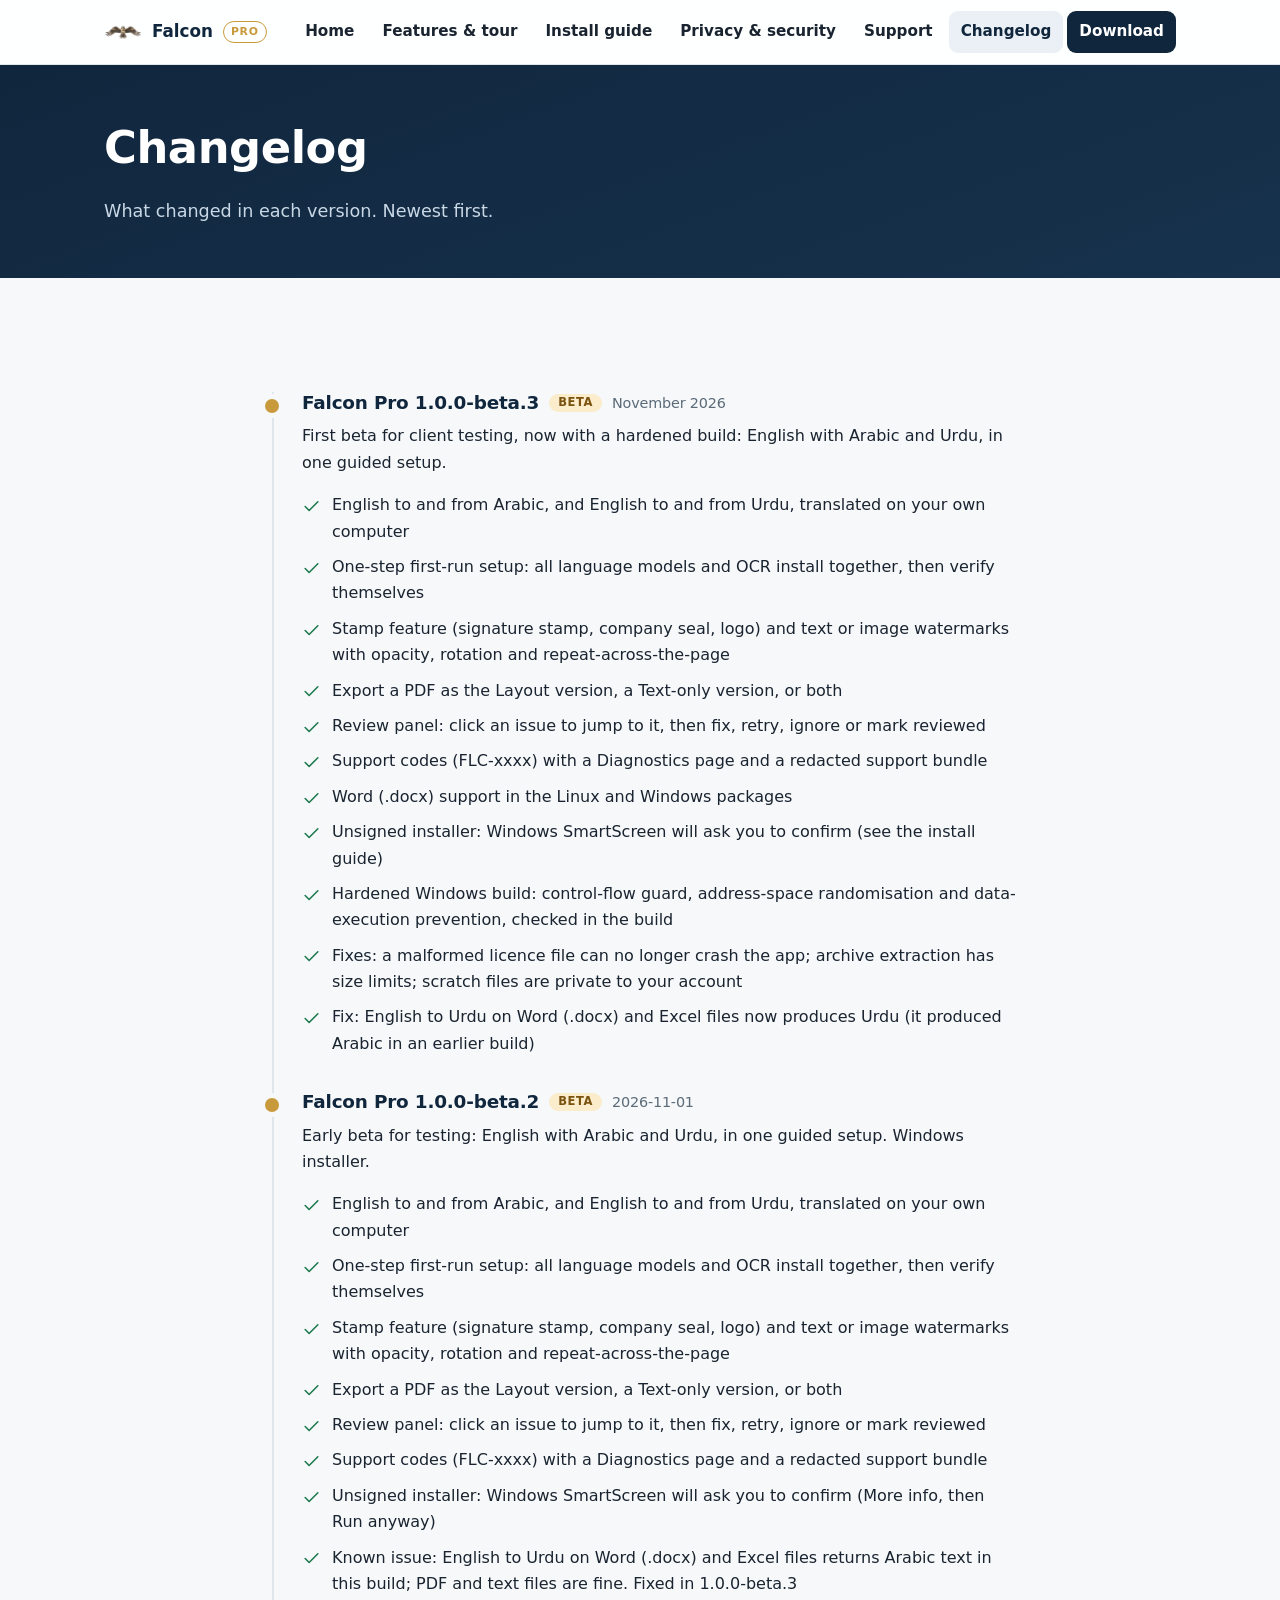
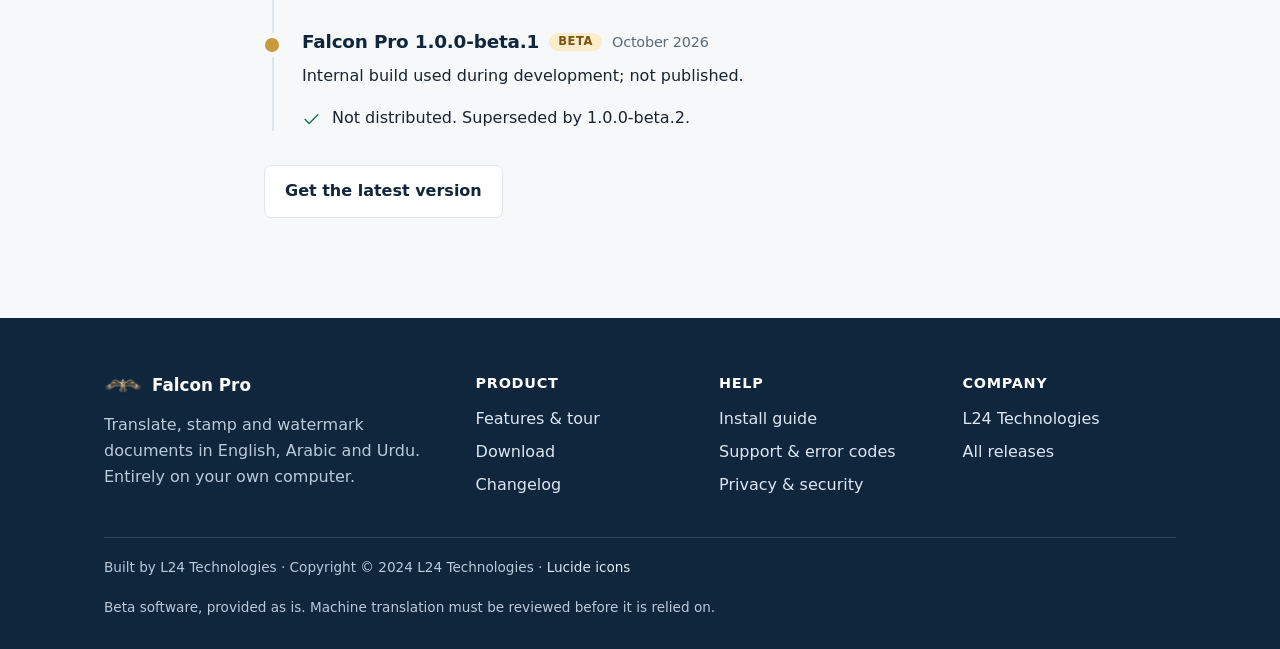
==== changelog.html @ 20621e96 "Falcon Pro website" ====
<!doctype html>
<html lang="en"><head><meta charset="utf-8"><meta name="viewport" content="width=device-width,initial-scale=1">
<title>Changelog | Falcon Pro</title><meta name="description" content="What changed in each Falcon Pro version."><meta name="theme-color" content="#10263d">
<link rel="icon" href="assets/img/favicon.png"><link rel="stylesheet" href="assets/css/site.css"></head>
<body><a class="skip" href="#main">Skip to content</a>
<header class="site-header"><div class="wrap"><a class="brand" href="index.html"><img src="assets/img/falcon-logo.png" alt="" width="38" height="25">Falcon <small>Pro</small></a>
<button class="menu-btn" type="button" aria-expanded="false" aria-label="Menu"><img class="icon" src="assets/icons/lucide/menu.svg" alt="" width="20" height="20" aria-hidden="true"><span>Menu</span></button>
<nav class="main" aria-label="Main"><a href="index.html">Home</a><a href="tour.html">Features &amp; tour</a><a href="install.html">Install guide</a><a href="privacy.html">Privacy & security</a><a href="support.html">Support</a><a href="changelog.html" aria-current="page">Changelog</a><a class="cta" href="download.html">Download</a></nav></div></header><main id="main">
<div class="page-head"><div class="wrap"><h1>Changelog</h1><p>What changed in each version. Newest first.</p></div></div>
<section><div class="wrap narrow"><div id="changelog"><p>Loading&hellip;</p></div><p><a class="btn line" href="download.html">Get the latest version</a></p></div></section></main><footer class="site-footer"><div class="wrap"><div class="foot-grid">
<div><a class="brand" href="index.html" style="color:#fff"><img src="assets/img/falcon-logo.png" alt="" width="38" height="25">Falcon Pro</a><p style="margin-top:12px;max-width:34ch">Translate, stamp and watermark documents in English, Arabic and Urdu. Entirely on your own computer.</p></div>
<div><h4>Product</h4><ul><li><a href="tour.html">Features &amp; tour</a></li><li><a href="download.html">Download</a></li><li><a href="changelog.html">Changelog</a></li></ul></div>
<div><h4>Help</h4><ul><li><a href="install.html">Install guide</a></li><li><a href="support.html">Support &amp; error codes</a></li><li><a href="privacy.html">Privacy &amp; security</a></li></ul></div>
<div><h4>Company</h4><ul><li><a href="https://l24tech.in" rel="noopener">L24 Technologies</a></li><li><a data-releases-url href="https://github.com/anushkrishnav/falcon-downloads/releases" rel="noopener">All releases</a></li></ul></div></div>
<div class="legal"><span>Built by L24 Technologies &middot; Copyright &copy; 2024 L24 Technologies &middot; <a href="assets/icons/lucide/LICENSE">Lucide icons</a></span><span>Beta software, provided as is. Machine translation must be reviewed before it is relied on.</span></div></div></footer>
<script src="assets/js/site.js" defer></script></body></html>
---- assets/css/site.css ----
:root{--navy:#10263d;--navy-2:#17324d;--navy-3:#315d7a;--gold:#c99a3c;--gold-2:#e2b861;--ink:#1a2430;--muted:#5b6b78;--line:#dfe6ec;--bg:#f6f8fa;--card:#fff;--ok:#1c7a4d;--warn:#a5651a;--radius:14px;--shadow:0 18px 50px -18px rgba(16,38,61,.35);--font:"Segoe UI",system-ui,-apple-system,"Noto Sans","Helvetica Neue",Arial,sans-serif}
*{box-sizing:border-box}html{scroll-behavior:smooth}
body{margin:0;font-family:var(--font);color:var(--ink);background:var(--bg);line-height:1.65;-webkit-font-smoothing:antialiased}
img{max-width:100%;display:block}a{color:var(--navy-3);text-decoration-thickness:1px;text-underline-offset:3px}a:hover{color:var(--navy)}
h1,h2,h3{line-height:1.2;color:var(--navy);margin:0 0 .5em;letter-spacing:-.01em}h1{font-size:clamp(2.2rem,5vw,3.6rem)}h2{font-size:clamp(1.6rem,3vw,2.2rem)}h3{font-size:1.15rem}
p{margin:0 0 1em}code,kbd{font-family:ui-monospace,"Cascadia Code",Consolas,monospace;font-size:.9em;background:#eaf0f5;border:1px solid #d9e3eb;border-radius:6px;padding:.08em .4em}
.wrap{max-width:1120px;margin:0 auto;padding:0 24px}.narrow{max-width:800px}
.skip{position:absolute;left:-999px}.skip:focus{left:12px;top:12px;background:#fff;padding:8px 12px;z-index:99;border-radius:8px}
/* header */
.site-header{position:sticky;top:0;z-index:30;background:rgba(255,255,255,.88);backdrop-filter:saturate(1.4) blur(12px);border-bottom:1px solid var(--line)}
.site-header .wrap{display:flex;align-items:center;gap:20px;height:64px}
.brand{display:flex;align-items:center;gap:10px;font-weight:700;color:var(--navy);text-decoration:none;font-size:1.05rem}.brand img{width:38px;height:auto}
.brand small{font-weight:600;color:var(--gold);letter-spacing:.06em;text-transform:uppercase;font-size:.68rem;border:1px solid var(--gold);border-radius:999px;padding:1px 7px}
nav.main{margin-left:auto;display:flex;gap:4px;align-items:center}nav.main a{color:var(--ink);text-decoration:none;padding:8px 12px;border-radius:9px;font-weight:550;font-size:.95rem}
nav.main a:hover,nav.main a[aria-current=page]{background:#eaf0f5;color:var(--navy)}nav.main a.cta{background:var(--navy);color:#fff}nav.main a.cta:hover{background:var(--navy-3)}
.menu-btn{display:none;margin-left:auto;background:none;border:1px solid var(--line);border-radius:10px;padding:8px 10px;font:inherit;cursor:pointer}
@media(max-width:860px){.menu-btn{display:block}nav.main{display:none;position:absolute;top:64px;left:0;right:0;background:#fff;border-bottom:1px solid var(--line);flex-direction:column;align-items:stretch;padding:10px 16px}nav.main.open{display:flex}}
.btn{display:inline-flex;align-items:center;gap:8px;border-radius:11px;padding:12px 20px;font-weight:650;text-decoration:none;border:1px solid transparent;cursor:pointer;font:inherit;font-weight:650}
.btn.gold{background:var(--gold);color:#1b1405}.btn.gold:hover{background:var(--gold-2);color:#1b1405}.btn.ghost{border-color:rgba(255,255,255,.35);color:#fff}.btn.ghost:hover{background:rgba(255,255,255,.1);color:#fff}
.btn.navy{background:var(--navy);color:#fff}.btn.navy:hover{background:var(--navy-3);color:#fff}.btn.line{border-color:var(--line);background:#fff;color:var(--navy)}.btn.line:hover{border-color:var(--navy-3)}
.btn[aria-disabled=true]{opacity:.55;pointer-events:none}.cta-row{display:flex;flex-wrap:wrap;gap:12px;margin-top:28px}
/* window frame */
.frame{background:#fff;border-radius:14px;box-shadow:var(--shadow);border:1px solid rgba(255,255,255,.25);overflow:hidden}
.frame .bar{display:flex;align-items:center;gap:7px;height:32px;padding:0 12px;background:#eef2f6;border-bottom:1px solid var(--line)}.frame .bar i{width:10px;height:10px;border-radius:50%;background:#cfd8e0}.frame .bar span{margin-left:10px;font-size:.74rem;color:var(--muted)}
.frame img{width:100%;height:auto}
/* sections */
section{padding:84px 0}section.tight{padding:56px 0}.alt{background:#fff;border-block:1px solid var(--line)}
.kicker{color:#8a6019;font-weight:700;letter-spacing:.09em;text-transform:uppercase;font-size:.78rem;margin-bottom:10px}.sub{color:var(--muted);font-size:1.08rem;max-width:62ch}
.cards{display:grid;grid-template-columns:repeat(auto-fit,minmax(250px,1fr));gap:18px;margin-top:34px}
.card{background:var(--card);border:1px solid var(--line);border-radius:var(--radius);padding:24px;box-shadow:0 1px 0 rgba(16,38,61,.03)}.card h3{margin-bottom:.4em}.card p{color:var(--muted);margin:0}
.card .ico{width:42px;height:42px;border-radius:11px;background:linear-gradient(145deg,var(--navy-2),var(--navy-3));display:grid;place-items:center;margin-bottom:14px;color:var(--gold-2)}
.split{display:grid;grid-template-columns:1fr 1.1fr;gap:56px;align-items:center}.split.rev{grid-template-columns:1.1fr 1fr}@media(max-width:940px){.split,.split.rev{grid-template-columns:1fr;gap:28px}}
.split .frame{box-shadow:var(--shadow);border-color:var(--line)}
ul.tick{list-style:none;padding:0;margin:14px 0}ul.tick li{position:relative;padding-left:30px;margin:9px 0}ul.tick li:before{content:"";position:absolute;left:0;top:.45em;width:16px;height:16px;border-radius:50%;background:var(--ok)}
.stats{display:grid;grid-template-columns:repeat(auto-fit,minmax(180px,1fr));gap:16px;margin-top:30px}.stat{background:#fff;border:1px solid var(--line);border-radius:var(--radius);padding:18px 20px}.stat b{display:block;font-size:1.7rem;color:var(--navy)}.stat span{color:var(--muted);font-size:.92rem}
.langs{display:flex;flex-wrap:wrap;gap:10px;margin-top:20px}.lang{background:#fff;border:1px solid var(--line);border-radius:12px;padding:10px 16px;font-weight:600;color:var(--navy)}.lang span{color:var(--gold);margin:0 6px}
.rtl{direction:rtl;font-family:"Noto Naskh Arabic","Segoe UI",Tahoma,serif}
/* steps */
ol.steps{counter-reset:s;list-style:none;padding:0;margin:26px 0}ol.steps>li{counter-increment:s;position:relative;padding:0 0 26px 62px;border-left:2px solid var(--line);margin-left:19px}ol.steps>li:last-child{border-color:transparent}
ol.steps>li:before{content:counter(s);position:absolute;left:-21px;top:-2px;width:40px;height:40px;border-radius:50%;background:var(--navy);color:#fff;display:grid;place-items:center;font-weight:700;box-shadow:0 0 0 6px var(--bg)}
.alt ol.steps>li:before{box-shadow:0 0 0 6px #fff}ol.steps h3{margin:.1em 0 .35em}ol.steps p{margin:0 0 .6em;color:#33414e}
.callout{border:1px solid #ecd7a8;background:#fff8e6;border-radius:12px;padding:14px 16px;margin:14px 0;color:#5a4410}.callout.info{border-color:#c8dcec;background:#eef6fc;color:#1f4766}.callout.ok{border-color:#bfe0cf;background:#eefaf3;color:#145c3a}.callout b{color:inherit}
pre{background:#0f1f30;color:#dbe7f2;border-radius:12px;padding:16px 18px;overflow:auto;font-size:.88rem;line-height:1.55;position:relative;margin:12px 0}pre code{background:none;border:0;padding:0;color:inherit}
.copy{position:absolute;right:10px;top:10px;background:rgba(255,255,255,.1);border:1px solid rgba(255,255,255,.2);color:#cfe0ee;border-radius:8px;font-size:.75rem;padding:3px 9px;cursor:pointer}.copy:hover{background:rgba(255,255,255,.2)}
.tabs{display:flex;gap:6px;border-bottom:1px solid var(--line);margin:26px 0 0}.tab{background:none;border:0;padding:11px 18px;font:inherit;font-weight:650;color:var(--muted);cursor:pointer;border-bottom:3px solid transparent;margin-bottom:-1px}.tab[aria-selected=true]{color:var(--navy);border-color:var(--gold)}.panel[hidden]{display:none}
/* download */
.dl-hero{background:linear-gradient(160deg,var(--navy),var(--navy-2));color:#dbe7f2;padding:64px 0}.dl-hero h1{color:#fff}
.dl-card{background:#fff;border:1px solid var(--line);border-radius:18px;padding:28px;box-shadow:var(--shadow);margin-top:-48px;position:relative}
.dl-grid{display:grid;grid-template-columns:repeat(auto-fit,minmax(280px,1fr));gap:16px;margin-top:18px}
.dl-item{border:1px solid var(--line);border-radius:14px;padding:18px;background:#fbfcfd}.dl-item.rec{border-color:var(--gold);background:#fffaf0}.dl-item h3{margin-bottom:.2em}.dl-item .meta{color:var(--muted);font-size:.88rem;margin-bottom:12px}
.badge{display:inline-block;border-radius:999px;font-size:.72rem;font-weight:700;letter-spacing:.05em;text-transform:uppercase;padding:2px 9px;background:#e6edf3;color:var(--navy)}.badge.gold{background:#fbeccb;color:#7a5310}.badge.ok{background:#d9f1e4;color:#145c3a}.badge.warn{background:#fde7d2;color:#8a4a0e}
table{width:100%;border-collapse:collapse;background:#fff;border:1px solid var(--line);border-radius:12px;overflow:hidden;font-size:.94rem}th,td{text-align:left;padding:11px 14px;border-bottom:1px solid var(--line);vertical-align:top}th{background:#f0f4f7;color:var(--navy);font-size:.82rem;letter-spacing:.04em;text-transform:uppercase}tr:last-child td{border-bottom:0}
.hash{font-family:ui-monospace,Consolas,monospace;font-size:.78rem;word-break:break-all;color:#33414e}
.timeline{border-left:2px solid var(--line);margin:30px 0 0 8px;padding-left:28px}.rel{position:relative;margin-bottom:34px}.rel:before{content:"";position:absolute;left:-37px;top:7px;width:14px;height:14px;border-radius:50%;background:var(--gold);box-shadow:0 0 0 5px var(--bg)}.rel h3{display:flex;gap:10px;align-items:center;flex-wrap:wrap}.rel .date{color:var(--muted);font-size:.9rem;font-weight:500}
.search{width:100%;padding:13px 16px;border:1px solid var(--line);border-radius:12px;font:inherit;background:#fff;margin:18px 0}.search:focus{outline:2px solid var(--gold);border-color:var(--gold)}
details{background:#fff;border:1px solid var(--line);border-radius:12px;padding:4px 18px;margin:10px 0}summary{cursor:pointer;font-weight:650;padding:12px 0;color:var(--navy)}details[open]{padding-bottom:12px}
/* footer */
.site-footer{background:var(--navy);color:#b9cadb;padding:54px 0 30px;margin-top:0}.site-footer a{color:#dbe7f2;text-decoration:none}.site-footer a:hover{color:#fff;text-decoration:underline}
.foot-grid{display:grid;grid-template-columns:1.6fr repeat(3,1fr);gap:30px}@media(max-width:760px){.foot-grid{grid-template-columns:1fr 1fr}}.site-footer h4{color:#fff;margin:0 0 10px;font-size:.9rem;letter-spacing:.05em;text-transform:uppercase}.site-footer ul{list-style:none;padding:0;margin:0}.site-footer li{margin:7px 0}
.legal{border-top:1px solid rgba(255,255,255,.14);margin-top:30px;padding-top:18px;font-size:.85rem;display:flex;gap:18px;flex-wrap:wrap;justify-content:space-between}
.page-head{background:linear-gradient(160deg,var(--navy),var(--navy-2));color:#c9d8e6;padding:56px 0 52px}.page-head h1{color:#fff;font-size:clamp(2rem,4vw,2.8rem)}.page-head p{max-width:62ch;margin:0;font-size:1.1rem}
@media(prefers-reduced-motion:no-preference){.card,.btn,.dl-item{transition:transform .18s ease,box-shadow .18s ease,background .18s ease}.card:hover{transform:translateY(-3px);box-shadow:0 14px 30px -16px rgba(16,38,61,.35)}}
@media print{.site-header,.site-footer,.menu-btn{display:none}}

/* tour */
.clip{margin:0}.clip .frame video,.clip .frame img{display:block;width:100%;height:auto;background:#eef2f6}
.clip figcaption,.shots figcaption{font-size:.88rem;color:var(--muted);margin-top:10px;line-height:1.5}
.shots{display:grid;grid-template-columns:repeat(2,1fr);gap:22px;margin-top:26px}.shots.three{grid-template-columns:repeat(3,1fr)}.shots figure{margin:0}.shots .frame img{display:block;width:100%;height:auto}
@media(max-width:940px){.shots,.shots.three{grid-template-columns:1fr}}
.tour-nav{display:flex;flex-wrap:wrap;gap:10px;margin:22px 0 0}.tour-nav a{padding:8px 14px;border:1px solid var(--line);border-radius:999px;font-size:.88rem;color:var(--navy);text-decoration:none;background:#fff}.tour-nav a:hover{border-color:var(--gold)}
.note{font-size:.85rem;color:var(--muted);margin-top:14px}
.split figure{margin:0}
.frame video{display:block;width:100%;height:auto;background:#eef2f6}
/* Downloaded Lucide icons share a single size and visual language. */
.icon{display:inline-block;flex-shrink:0;width:20px;height:20px;vertical-align:middle;object-fit:contain}
.inline-icon{width:15px;height:15px;margin:0 3px}
.btn{border-radius:7px}.menu-btn{align-items:center;gap:8px}.menu-btn .icon{width:18px;height:18px}
ul.tick li:before{background:var(--ok);mask:url("../icons/lucide/check.svg") center/contain no-repeat;border-radius:0;width:19px;height:19px;top:.3em}
/* Landing: navy gradient, a readable product demo and one interactive feature gallery. */
.landing-page .wrap{max-width:1680px;padding-inline:48px}
.landing-page .site-header{background:#0d2033f5;border-color:#ffffff14;backdrop-filter:blur(14px)}
.landing-page .brand{color:#fff}.landing-page nav.main a{color:#ced9e5;font-size:.87rem}
.landing-page nav.main a:hover,.landing-page nav.main a[aria-current=page]{background:#ffffff0c;color:#fff}
.landing-page nav.main a.cta{border:1px solid #ffffff38;background:transparent;color:#fff;padding-inline:18px;border-radius:6px}
.landing-page .menu-btn{color:#eef3f8;border-color:#ffffff38}
.landing-page .menu-btn .icon{filter:invert(1)}
.hero{color:#d3deea;background:radial-gradient(ellipse at 95% 12%,#244c6a 0,transparent 56%),linear-gradient(125deg,#0c1726 2%,#102b44 60%,#122c43);padding:62px 0 32px;overflow:hidden}
.hero .grid{display:grid;grid-template-columns:minmax(305px,.72fr) minmax(0,1.55fr);gap:48px;align-items:center}
.hero-copy{padding:0 0 28px}
.hero h1{font-size:clamp(2rem,2.8vw,3rem);line-height:1.12;letter-spacing:-.045em;margin:0 0 24px;color:#fff}
.hero h1 em{font-style:normal;color:#e0b05c}
.hero p.lead{font-size:1.04rem;line-height:1.8;max-width:42ch;color:#c0cfdf;margin:0 0 28px}
.hero .cta-row{margin:0;align-items:center;gap:14px}
.hero .btn{padding:13px 18px;gap:14px;font-size:.9rem;min-height:50px}
.hero .btn.gold{background:#e0b05c;color:#17202a}.hero .btn.gold:hover{background:#ecc17b}
.hero-guide{display:inline-flex;gap:9px;align-items:center;color:#e6edf5;font-size:.85rem;font-weight:550;text-decoration:none;padding:11px 0}
.hero-guide .icon{width:17px;height:17px;filter:invert(1)}
.hero-guide:hover{color:#fff;text-decoration:underline}
.hero-reassurance{font-size:.74rem;color:#9eb3c8;margin:15px 0 0;max-width:40ch}
.hero-benefits{display:flex;flex-wrap:wrap;gap:10px 17px;list-style:none;margin:24px 0 0;padding:0;color:#b7c9da;font-size:.73rem}
.hero-benefits li{display:flex;align-items:center;gap:6px}
.hero-benefits .icon{width:14px;height:14px;filter:invert(83%) sepia(39%) saturate(522%) hue-rotate(347deg) brightness(95%)}
.hero-demo{margin:0;min-width:0;position:relative;scroll-margin-top:90px}
.hero-demo .frame{border:1px solid #ffffff2b;border-radius:8px;box-shadow:0 28px 70px -20px #020c18a8}
.demo-stage{aspect-ratio:8/5;background:#eaf0f4}
.demo-stage video,.demo-stage img{display:block;width:100%;height:100%;object-fit:contain}
.demo-stage [hidden]{display:none}
.demo-stage:fullscreen{width:100vw;height:100vh;background:#080f18;aspect-ratio:auto;display:grid;place-items:center}
.demo-stage:fullscreen video,.demo-stage:fullscreen img{max-height:100vh;object-fit:contain}
.demo-caption{display:flex;flex-direction:column;align-items:flex-start;justify-content:center;gap:16px;margin:15px 0 0;padding-right:145px;min-height:44px}
.demo-caption strong{display:block;color:#f5f8fc;font-size:.83rem;font-weight:600}
.demo-caption #demo-description{display:block;color:#a8bed2;font-size:.74rem;line-height:1.5;margin-top:3px}
.demo-caption a{display:inline-flex;align-items:center;gap:5px;color:#e0b05c;text-decoration:none;font-size:.7rem;margin-top:4px}.demo-caption a .icon{width:13px;height:13px;filter:invert(83%) sepia(39%) saturate(522%) hue-rotate(347deg) brightness(95%)}.demo-caption a:hover{text-decoration:underline}
.preview-expand{position:absolute;right:0;bottom:0;display:inline-flex;align-items:center;gap:8px;min-height:40px;border:1px solid #ffffff30;border-radius:6px;padding:7px 11px;color:#dde8f3;background:#ffffff07;font:inherit;font-size:.73rem;cursor:pointer}
.preview-expand:hover{background:#ffffff13}.preview-expand .icon{width:15px;height:15px;filter:invert(1)}
.feature-gallery{border-top:1px solid #ffffff1f;padding-top:25px;margin-top:38px}
.gallery-heading{display:flex;justify-content:space-between;align-items:center;gap:16px;margin-bottom:18px}
.gallery-heading h2{font-size:1.05rem;letter-spacing:-.01em;margin:0;font-weight:600;color:#f6f9fc}
.gallery-heading p{color:#a2b8cc;font-size:.76rem;margin:4px 0 0}
.gallery-heading a{display:inline-flex;align-items:center;gap:8px;color:#e0b05c;text-decoration:none;font-size:.8rem;font-weight:600}
.gallery-heading a:hover{text-decoration:underline}.gallery-heading a .icon{width:16px;height:16px;filter:invert(83%) sepia(39%) saturate(522%) hue-rotate(347deg) brightness(95%)}
.feature-strip{display:grid;grid-template-columns:repeat(6,minmax(0,1fr));gap:16px}
.feature-preview{appearance:none;text-align:left;font:inherit;color:inherit;background:transparent;padding:0 0 8px;border:0;border-radius:6px;cursor:pointer;min-width:0}
.feature-thumb{display:block;position:relative;aspect-ratio:8/5;overflow:hidden;border:2px solid #ffffff2b;border-radius:6px;background:#eaf0f4;transition:border-color .15s ease}
.feature-thumb img{height:100%;width:100%;object-fit:cover}
.feature-preview[aria-pressed=true] .feature-thumb{border-color:#e0b05c}
.feature-preview:hover .feature-thumb{border-color:#b7cfdf}
.feature-label{display:flex;align-items:center;gap:7px;font-size:.77rem;line-height:1.4;color:#eaf0f6;font-weight:550;margin:11px 1px 0}
.feature-label .icon{filter:invert(1);width:16px;height:16px;opacity:.8}.feature-label .icon:last-child{margin-left:auto;width:13px;height:13px;opacity:.6}
.feature-preview[aria-pressed=true] .feature-label{color:#f1c477}
.feature-detail{display:block;font-size:.68rem;line-height:1.5;color:#9eb4c8;margin:4px 1px 0}
.thumb-play{position:absolute;right:8px;bottom:8px;display:grid;place-items:center;background:#10263de8;border:1px solid #ffffff70;width:27px;height:27px;border-radius:50%}
.thumb-play .icon{width:13px;height:13px;filter:invert(1);margin-left:1px}
.gallery-status{position:absolute;width:1px;height:1px;padding:0;margin:-1px;overflow:hidden;clip-path:inset(50%);white-space:nowrap}
.landing-page :is(a,button,video):focus-visible{outline:3px solid #e0b05c;outline-offset:4px}
.language-section{background:#f1f5f8;border-bottom:1px solid var(--line);padding:42px 0}
.language-layout{display:grid;grid-template-columns:1fr 1fr;gap:64px;align-items:center}
.language-layout h2{font-size:1.7rem;margin-bottom:10px}.language-layout p{font-size:.95rem;color:var(--muted);max-width:57ch;margin:0}
.language-pairs{display:grid;grid-template-columns:1fr 1fr;gap:16px}
.language-pair{display:flex;align-items:center;justify-content:center;gap:18px;padding:20px 16px;background:#fff;border:1px solid #d6e1e9;border-radius:8px;color:var(--navy);font-weight:600;font-size:.95rem}
.language-pair .icon{width:22px;height:22px;opacity:.6}
.language-pair small{display:block;font-size:.9rem;color:var(--muted);font-weight:400;line-height:1.3;margin-top:3px}
@media(min-width:1700px){.hero .grid{gap:64px}.hero-copy{max-width:500px}}
@media(max-width:1190px){
 .landing-page .wrap{padding-inline:32px}.hero .grid{grid-template-columns:minmax(290px,.8fr) minmax(0,1.4fr);gap:30px}
 .hero .cta-row{gap:8px}.hero .btn{font-size:.84rem;padding-inline:14px}.hero-guide{font-size:.78rem}
 .landing-page .menu-btn{display:flex}.landing-page nav.main{display:none;position:absolute;top:64px;left:0;right:0;background:#0d2033;border-bottom:1px solid #ffffff20;flex-direction:column;align-items:stretch;padding:12px 24px}
 .landing-page nav.main.open{display:flex}.feature-strip{gap:12px}.feature-label{font-size:.7rem}.feature-detail{font-size:.62rem}
 .language-layout{gap:32px}.language-pairs{gap:10px}.language-pair{gap:10px;font-size:.85rem;padding-inline:12px}
}
@media(max-width:900px){
 .hero{padding-top:38px}.hero .grid{grid-template-columns:1fr;gap:30px}.hero-copy{max-width:660px;padding-bottom:0}
 .hero h1{font-size:clamp(2.4rem,6vw,3.6rem)}.hero p.lead{max-width:56ch}.hero-demo{width:100%}
 .hero .btn{font-size:.9rem}.hero-guide{font-size:.85rem}.hero-benefits{margin-top:18px}
 .feature-gallery{margin-top:30px;padding-top:22px}.feature-strip{grid-template-columns:repeat(3,minmax(0,1fr));gap:18px 14px}
 .feature-label{font-size:.8rem}.feature-detail{font-size:.7rem}
 .language-layout{grid-template-columns:1fr;gap:24px}.language-pair{font-size:1rem}
}
@media(max-width:520px){
 .landing-page .wrap{padding-inline:20px}.hero{padding-top:30px;padding-bottom:22px}.hero h1{font-size:clamp(2.1rem,8.8vw,2.8rem);margin-bottom:18px}
 .hero p.lead{font-size:.96rem;margin-bottom:22px}.hero .cta-row{gap:13px}.hero .btn{font-size:.82rem;padding:12px 14px}.hero-guide{font-size:.77rem;gap:5px}
 .hero-reassurance{font-size:.7rem}.hero-benefits{font-size:.68rem;gap:8px 12px}
 .demo-caption{padding-right:37px}.demo-caption strong{font-size:.75rem}.demo-caption #demo-description{font-size:.68rem}
 .preview-expand{padding:7px;bottom:5px;border:0;min-height:32px}.preview-expand span{display:none}
 .gallery-heading h2{font-size:.96rem}.gallery-heading p{font-size:.68rem}.gallery-heading a{font-size:.71rem;gap:4px;white-space:nowrap}
 .feature-strip{grid-template-columns:repeat(2,minmax(0,1fr));gap:17px 13px}.feature-detail{font-size:.65rem}.feature-label{font-size:.75rem}
 .language-section{padding:32px 0}.language-layout h2{font-size:1.4rem}.language-layout p{font-size:.88rem}.language-pairs{grid-template-columns:1fr}.language-pair{justify-content:space-between;padding:14px 24px}.language-pair>span{min-width:70px}.language-pair>span:last-child{text-align:right}
}
@media(prefers-reduced-motion:reduce){html{scroll-behavior:auto}.feature-thumb{transition:none}}
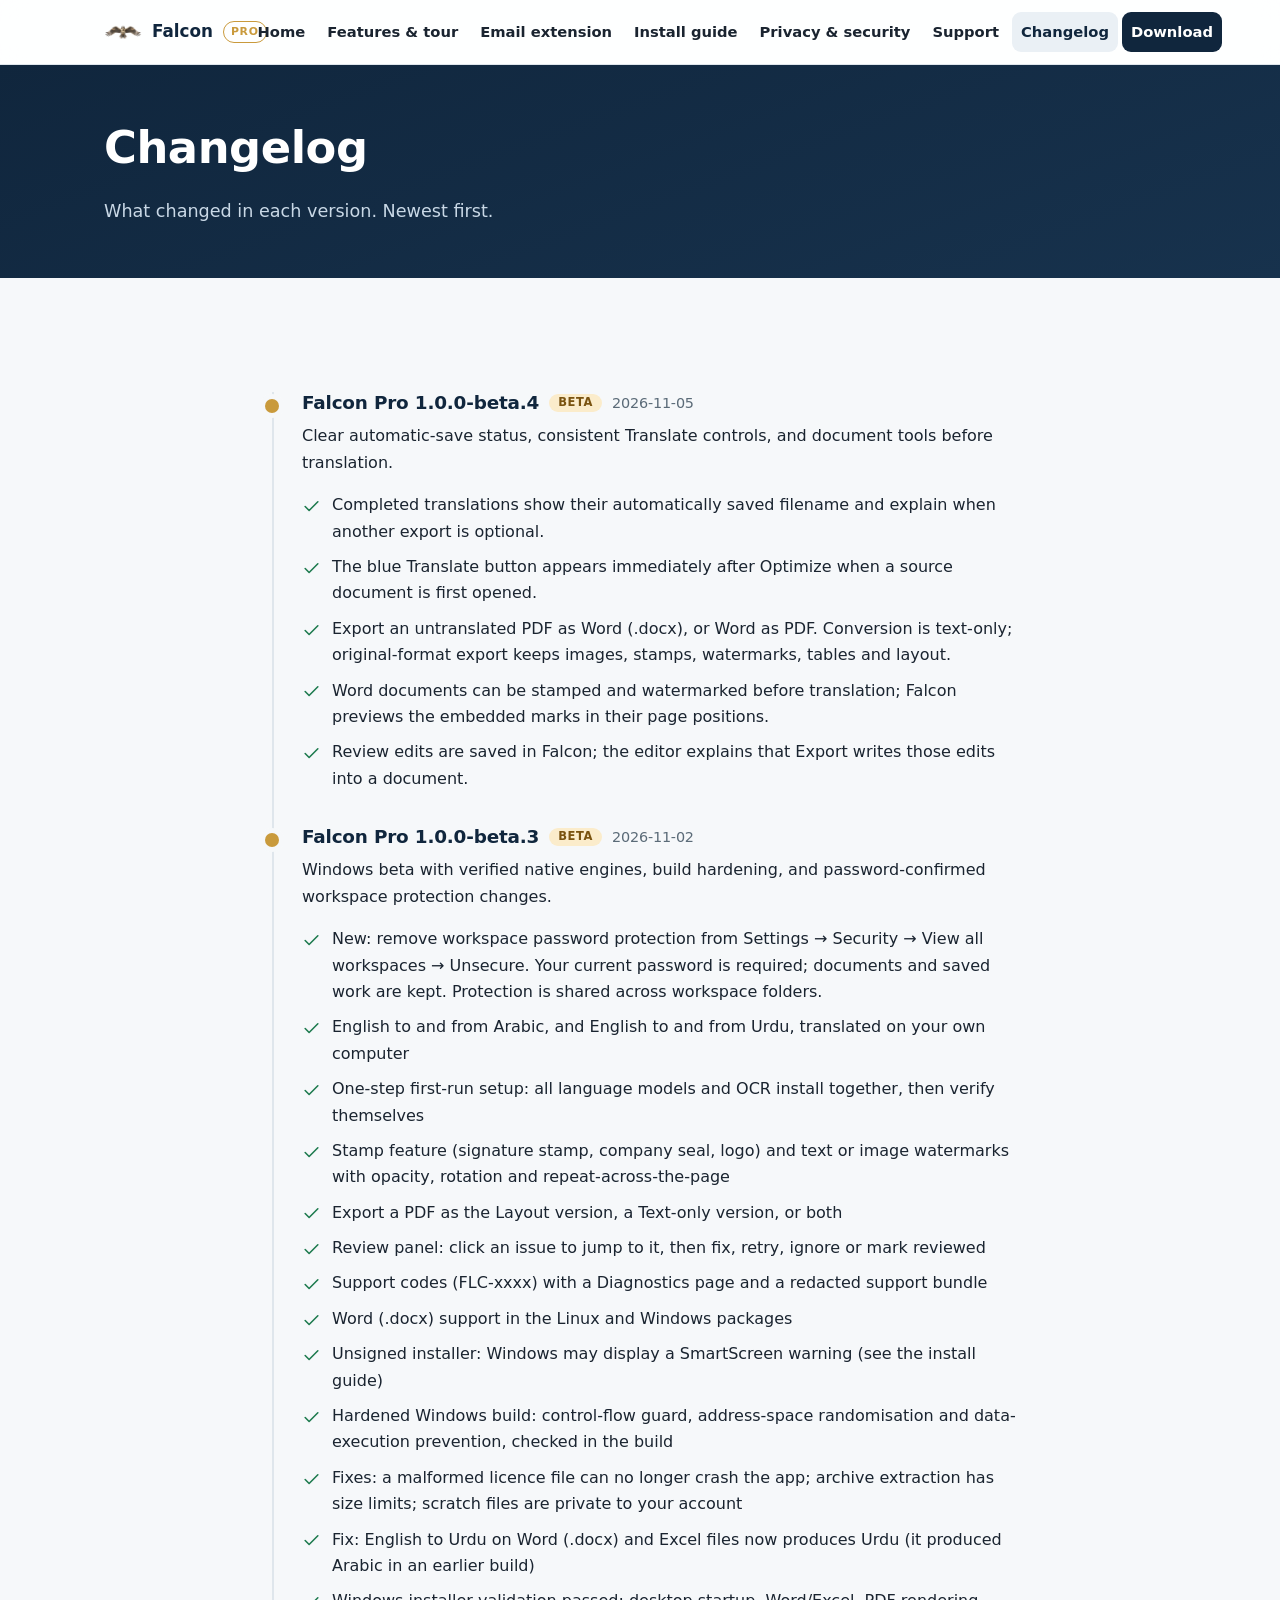
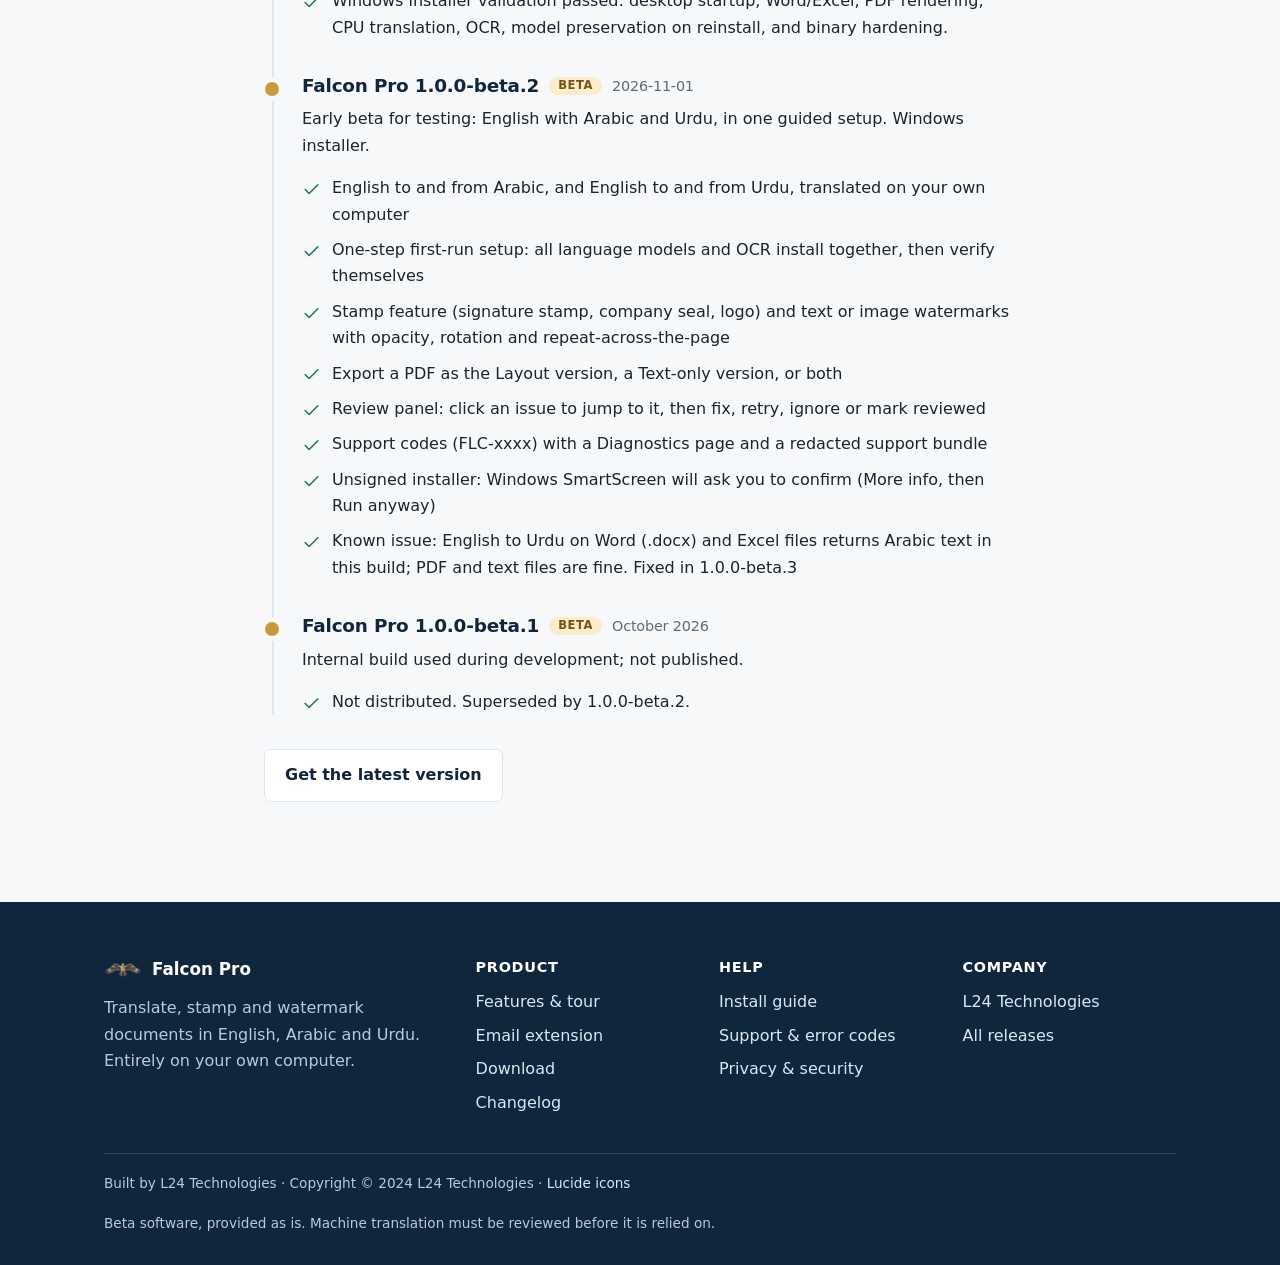
==== commit 91f4dbb8: "Falcon Pro website" ====
--- a/changelog.html
+++ b/changelog.html
@@ -5,11 +5,11 @@
 <body><a class="skip" href="#main">Skip to content</a>
 <header class="site-header"><div class="wrap"><a class="brand" href="index.html"><img src="assets/img/falcon-logo.png" alt="" width="38" height="25">Falcon <small>Pro</small></a>
 <button class="menu-btn" type="button" aria-expanded="false" aria-label="Menu"><img class="icon" src="assets/icons/lucide/menu.svg" alt="" width="20" height="20" aria-hidden="true"><span>Menu</span></button>
-<nav class="main" aria-label="Main"><a href="index.html">Home</a><a href="tour.html">Features &amp; tour</a><a href="install.html">Install guide</a><a href="privacy.html">Privacy & security</a><a href="support.html">Support</a><a href="changelog.html" aria-current="page">Changelog</a><a class="cta" href="download.html">Download</a></nav></div></header><main id="main">
+<nav class="main" aria-label="Main"><a href="index.html">Home</a><a href="tour.html">Features &amp; tour</a><a href="extension.html">Email extension</a><a href="install.html">Install guide</a><a href="privacy.html">Privacy & security</a><a href="support.html">Support</a><a href="changelog.html" aria-current="page">Changelog</a><a class="cta" href="download.html">Download</a></nav></div></header><main id="main">
 <div class="page-head"><div class="wrap"><h1>Changelog</h1><p>What changed in each version. Newest first.</p></div></div>
 <section><div class="wrap narrow"><div id="changelog"><p>Loading&hellip;</p></div><p><a class="btn line" href="download.html">Get the latest version</a></p></div></section></main><footer class="site-footer"><div class="wrap"><div class="foot-grid">
 <div><a class="brand" href="index.html" style="color:#fff"><img src="assets/img/falcon-logo.png" alt="" width="38" height="25">Falcon Pro</a><p style="margin-top:12px;max-width:34ch">Translate, stamp and watermark documents in English, Arabic and Urdu. Entirely on your own computer.</p></div>
-<div><h4>Product</h4><ul><li><a href="tour.html">Features &amp; tour</a></li><li><a href="download.html">Download</a></li><li><a href="changelog.html">Changelog</a></li></ul></div>
+<div><h4>Product</h4><ul><li><a href="tour.html">Features &amp; tour</a></li><li><a href="extension.html">Email extension</a></li><li><a href="download.html">Download</a></li><li><a href="changelog.html">Changelog</a></li></ul></div>
 <div><h4>Help</h4><ul><li><a href="install.html">Install guide</a></li><li><a href="support.html">Support &amp; error codes</a></li><li><a href="privacy.html">Privacy &amp; security</a></li></ul></div>
 <div><h4>Company</h4><ul><li><a href="https://l24tech.in" rel="noopener">L24 Technologies</a></li><li><a data-releases-url href="https://github.com/anushkrishnav/falcon-downloads/releases" rel="noopener">All releases</a></li></ul></div></div>
 <div class="legal"><span>Built by L24 Technologies &middot; Copyright &copy; 2024 L24 Technologies &middot; <a href="assets/icons/lucide/LICENSE">Lucide icons</a></span><span>Beta software, provided as is. Machine translation must be reviewed before it is relied on.</span></div></div></footer>
--- a/assets/css/site.css
+++ b/assets/css/site.css
@@ -14,7 +14,7 @@
 nav.main{margin-left:auto;display:flex;gap:4px;align-items:center}nav.main a{color:var(--ink);text-decoration:none;padding:8px 12px;border-radius:9px;font-weight:550;font-size:.95rem}
 nav.main a:hover,nav.main a[aria-current=page]{background:#eaf0f5;color:var(--navy)}nav.main a.cta{background:var(--navy);color:#fff}nav.main a.cta:hover{background:var(--navy-3)}
 .menu-btn{display:none;margin-left:auto;background:none;border:1px solid var(--line);border-radius:10px;padding:8px 10px;font:inherit;cursor:pointer}
-@media(max-width:860px){.menu-btn{display:block}nav.main{display:none;position:absolute;top:64px;left:0;right:0;background:#fff;border-bottom:1px solid var(--line);flex-direction:column;align-items:stretch;padding:10px 16px}nav.main.open{display:flex}}
+@media(max-width:1040px){.menu-btn{display:block}nav.main{display:none;position:absolute;top:64px;left:0;right:0;background:#fff;border-bottom:1px solid var(--line);flex-direction:column;align-items:stretch;padding:10px 16px}nav.main.open{display:flex}}
 .btn{display:inline-flex;align-items:center;gap:8px;border-radius:11px;padding:12px 20px;font-weight:650;text-decoration:none;border:1px solid transparent;cursor:pointer;font:inherit;font-weight:650}
 .btn.gold{background:var(--gold);color:#1b1405}.btn.gold:hover{background:var(--gold-2);color:#1b1405}.btn.ghost{border-color:rgba(255,255,255,.35);color:#fff}.btn.ghost:hover{background:rgba(255,255,255,.1);color:#fff}
 .btn.navy{background:var(--navy);color:#fff}.btn.navy:hover{background:var(--navy-3);color:#fff}.btn.line{border-color:var(--line);background:#fff;color:var(--navy)}.btn.line:hover{border-color:var(--navy-3)}
@@ -46,9 +46,10 @@
 /* download */
 .dl-hero{background:linear-gradient(160deg,var(--navy),var(--navy-2));color:#dbe7f2;padding:64px 0}.dl-hero h1{color:#fff}
 .dl-card{background:#fff;border:1px solid var(--line);border-radius:18px;padding:28px;box-shadow:var(--shadow);margin-top:-48px;position:relative}
-.dl-grid{display:grid;grid-template-columns:repeat(auto-fit,minmax(280px,1fr));gap:16px;margin-top:18px}
-.dl-item{border:1px solid var(--line);border-radius:14px;padding:18px;background:#fbfcfd}.dl-item.rec{border-color:var(--gold);background:#fffaf0}.dl-item h3{margin-bottom:.2em}.dl-item .meta{color:var(--muted);font-size:.88rem;margin-bottom:12px}
+.dl-grid{display:grid;grid-template-columns:repeat(auto-fit,minmax(min(280px,100%),1fr));gap:16px;margin-top:18px}
+.dl-item{min-width:0;border:1px solid var(--line);border-radius:14px;padding:18px;background:#fbfcfd}.dl-item.rec{border-color:var(--gold);background:#fffaf0}.dl-item h3{margin-bottom:.2em}.dl-item .meta{color:var(--muted);font-size:.88rem;margin-bottom:12px}
 .badge{display:inline-block;border-radius:999px;font-size:.72rem;font-weight:700;letter-spacing:.05em;text-transform:uppercase;padding:2px 9px;background:#e6edf3;color:var(--navy)}.badge.gold{background:#fbeccb;color:#7a5310}.badge.ok{background:#d9f1e4;color:#145c3a}.badge.warn{background:#fde7d2;color:#8a4a0e}
+.table-scroll{max-width:100%;overflow-x:auto}
 table{width:100%;border-collapse:collapse;background:#fff;border:1px solid var(--line);border-radius:12px;overflow:hidden;font-size:.94rem}th,td{text-align:left;padding:11px 14px;border-bottom:1px solid var(--line);vertical-align:top}th{background:#f0f4f7;color:var(--navy);font-size:.82rem;letter-spacing:.04em;text-transform:uppercase}tr:last-child td{border-bottom:0}
 .hash{font-family:ui-monospace,Consolas,monospace;font-size:.78rem;word-break:break-all;color:#33414e}
 .timeline{border-left:2px solid var(--line);margin:30px 0 0 8px;padding-left:28px}.rel{position:relative;margin-bottom:34px}.rel:before{content:"";position:absolute;left:-37px;top:7px;width:14px;height:14px;border-radius:50%;background:var(--gold);box-shadow:0 0 0 5px var(--bg)}.rel h3{display:flex;gap:10px;align-items:center;flex-wrap:wrap}.rel .date{color:var(--muted);font-size:.9rem;font-weight:500}
@@ -167,3 +168,12 @@
  .language-section{padding:32px 0}.language-layout h2{font-size:1.4rem}.language-layout p{font-size:.88rem}.language-pairs{grid-template-columns:1fr}.language-pair{justify-content:space-between;padding:14px 24px}.language-pair>span{min-width:70px}.language-pair>span:last-child{text-align:right}
 }
 @media(prefers-reduced-motion:reduce){html{scroll-behavior:auto}.feature-thumb{transition:none}}
+/* email extension page */
+.shot{margin:14px 0 0}.shot .frame{box-shadow:none;border:1px solid var(--line)}.shot img{display:block;width:100%;height:auto}.shot figcaption{font-size:.86rem;color:var(--muted);margin-top:8px;line-height:1.5}
+.shot.narrow-shot{max-width:380px}.shot-steps .shots{margin-top:14px}.shot-steps .shots figure{margin:0}
+.shots figure.shot{margin:0}details .shot{max-width:560px}
+.ext-files{display:grid;gap:12px;margin-top:16px}.ext-file{display:grid;grid-template-columns:1fr auto;gap:6px 16px;align-items:center;border:1px solid var(--line);border-radius:12px;padding:14px 16px;background:#fbfcfd}
+.ext-file h3{margin:0;font-size:1rem;word-break:break-all}.ext-file .meta{color:var(--muted);font-size:.86rem}.ext-file .hash{grid-column:1/-1}
+@media(max-width:600px){.ext-file{grid-template-columns:1fr}}
+main p code,main li code,main summary code{overflow-wrap:anywhere}
+@media(min-width:1041px){nav.main a{white-space:nowrap;padding:8px 9px;font-size:.92rem}}
